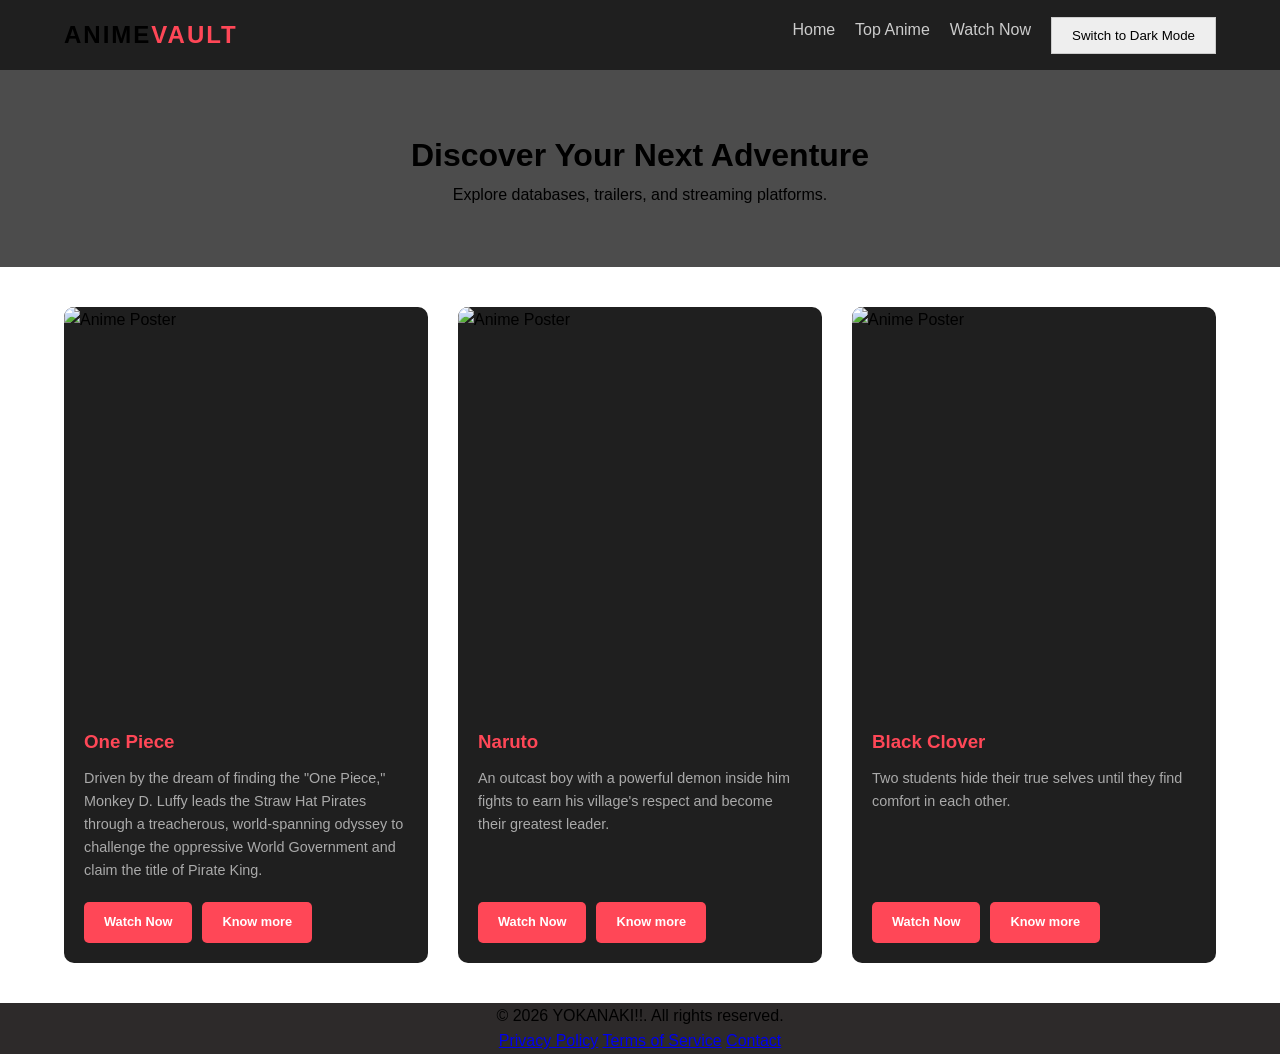
==== index.html @ 231081c6 "Add files via upload" ====
<!DOCTYPE html>
<html lang="en">
<head>
    <meta charset="UTF-8">
    <meta name="viewport" content="width=device-width, initial-scale=1.0">
    <title>AnimeVault | Explore Your Favorites</title>
    <link rel="stylesheet" href="animeweb.css">
</head>
<body>

    <nav class="navbar">
        <div class="logo">Anime<span>Vault</span></div>
        <ul class="nav-links">
            <li><a href="#">Home</a></li>
            <li><a href="https://myanimelist.net/topanime.php" target="_blank">Top Anime</a></li>
            <li><a href="https://www.hianime.do" target="_blank">Watch Now</a></li>
            <li><button id="theme-toggle">Switch to Dark Mode</button></li>
        </ul>
    </nav>

    <header class="hero">
        <h1>Discover Your Next Adventure</h1>
        <p>Explore databases, trailers, and streaming platforms.</p>
    </header>

    <section class="container">
        <div class="anime-grid">
            
            <div class="card">
               <img src="poster/onepiece1.jpg" alt="Anime Poster">
                <div class="card-content">
                    <h3>One Piece</h3>
                    <p>Driven by the dream of finding the "One Piece," Monkey D. Luffy leads the Straw Hat Pirates through a treacherous, world-spanning odyssey to challenge the oppressive World Government and claim the title of Pirate King.</p>
                   <div class="btn-i" ><a href="https://hianime.do/watch/one-piece-100?ep=2142" target="_blank" class="btn">Watch Now</a>
                    <a href="http://127.0.0.1:5500/project2/onepiece.html" target="_blank" class="btn">Know more</a>
                    </div> 
                </div>
            </div>

            <div class="card">
                <img src="poster\naruto.jpg" alt="Anime Poster">
                <div class="card-content">
                    <h3>Naruto</h3>
                    <p>An outcast boy with a powerful demon inside him fights to earn his village's respect and become their greatest leader.</p>
                   <div class="btn-i" ><a href="https://hianime.do/watch/naruto-677?ep=12352" target="_blank" class="btn">Watch Now</a>
                    <a href="http://127.0.0.1:5500/project2/naruto.html" target="_blank" class="btn">Know more</a>
                    </div>
                </div>
            </div>

            <div class="card">
                <img src="poster/blackClover3.png" alt="Anime Poster">
                <div class="card-content">
                    <h3>Black Clover</h3>
                    <p>Two students hide their true selves until they find comfort in each other.</p>
                   <div class="btn-i" ><a href="https://hianime.do/watch/black-clover-2404?ep=27377" target="_blank" class="btn">Watch Now</a>
                    <a href="http://127.0.0.1:5500/project2/blackclover.html" target="_blank" class="btn">Know more</a>
                    </div>
                </div>
            </div>

        </div>
    </section>
    <footer class="footer">
  <div class="footer-content">
    <p>&copy; 2026 YOKANAKI!!. All rights reserved.</p>
    <div class="footer-links">
      <a href="#">Privacy Policy</a>
      <a href="#">Terms of Service</a>
      <a href="#">Contact</a>
    </div>
  </div>
</footer>

<script>
    class ThemeManager {
  constructor(buttonId) {
    this.button = document.getElementById(buttonId);
    this.isDark = false; // Initial state

    // Bind the click event
    this.button.addEventListener('click', () => this.toggleTheme());
  }

  toggleTheme() {
    // 1. Flip the state
    this.isDark = !this.isDark;

    // 2. Toggle the class on the body
    document.body.classList.toggle('dark-theme');

    // 3. Update the button text
    this.updateUI();
  }

  updateUI() {
    this.button.textContent = this.isDark 
      ? "Switch to Light Mode" 
      : "Switch to Dark Mode";
  }
}

// Initialize the class when the script loads
const myTheme = new ThemeManager('theme-toggle');
</script>
</body>

</html>
---- animeweb.css ----
/* General Reset */
* {
    margin: 0;
    padding: 0;
    box-sizing: border-box;
    font-family: 'Segoe UI', Tahoma, Geneva, Verdana, sans-serif;
}

body {
    background-color: #121212;
    color: #ffffff;
    line-height: 1.6;
}

/* Navbar Styling */
.navbar {
    display: flex;
    justify-content: space-between;
    align-items: center;
    padding: 1rem 5%;
    background-color: #1f1f1f;
    position: sticky;
    top: 0;
    z-index: 1000;
}

.logo {
    font-size: 1.5rem;
    font-weight: bold;
    text-transform: uppercase;
    letter-spacing: 2px;
}

.logo span {
    color: #ff4757;
}

.nav-links {
    display: flex;
    list-style: none;
}

.nav-links li {
    margin-left: 20px;
}

.nav-links a {
    text-decoration: none;
    color: #ccc;
    transition: 0.3s;
}

.nav-links a:hover {
    color: aqua;
}

/* Hero Section */
.hero {
    text-align: center;
    padding: 60px 20px;
    background: linear-gradient(rgba(0,0,0,0.7), rgba(0,0,0,0.7)), url('https://via.placeholder.com/1200x400');
    background-size: cover;
}

/* Anime Grid */
.container {
    padding: 40px 5%;
}

.anime-grid {
    display: grid;
    grid-template-columns: repeat(auto-fit, minmax(250px, 1fr));
    gap: 30px;
}

/* Card Styling */
.card {
    background: #1f1f1f;
    border-radius: 10px;
    overflow: hidden;
    transition: transform 0.3s ease;
    display: flex;
    flex-direction: column;
}

.card:hover {
    transform: translateY(-10px) ;
}

.card img {
    width: 100%;
    height: 400px;
    object-fit: cover;
}

.card-content {
    padding: 20px;
    flex-grow: 1; 
    display: flex;
    flex-direction: column;

}

.card-content h3 {
    margin-bottom: 10px;
    color: #ff4757;
}

.card-content p {
    font-size: 0.9rem;
    color: #aaa;
    margin-bottom: 20px;
    flex-grow: 1;
}

/* Buttons */
.btn {
    align-self: flex-start;
    display: inline-block;
    padding: 10px 20px;
    background-color: #ff4757;
    color: white;
    text-decoration: none;
    border-radius: 5px;
    font-size: 0.8rem;
    font-weight: bold;
    

}

.btn-i{
    display: flex;
    flex-direction: row;
    gap: 10px;
    
}
.btn:hover {
    background-color: #e84118;
}
.footer{
    background-color: rgb(45, 42, 42);
    text-align: center;
}

:root {
  --bg-color: #ffffff;
  --text-color: #000000;
  --btn-bg: #eeeeee;
}

/* The "Dark Mode" overrides */
body.dark-theme {
  --bg-color: #1a1a1a;
  --text-color: #f0f0f0;
  --btn-bg: #333333;
}

body {
  background-color: var(--bg-color);
  color: var(--text-color);
  transition: background-color 0.3s ease; /* Smooth fade effect */
}

button {
  background-color: var(--btn-bg);
  color: var(--text-color);
  padding: 10px 20px;
  cursor: pointer;
  border: 1px solid #ccc;
}
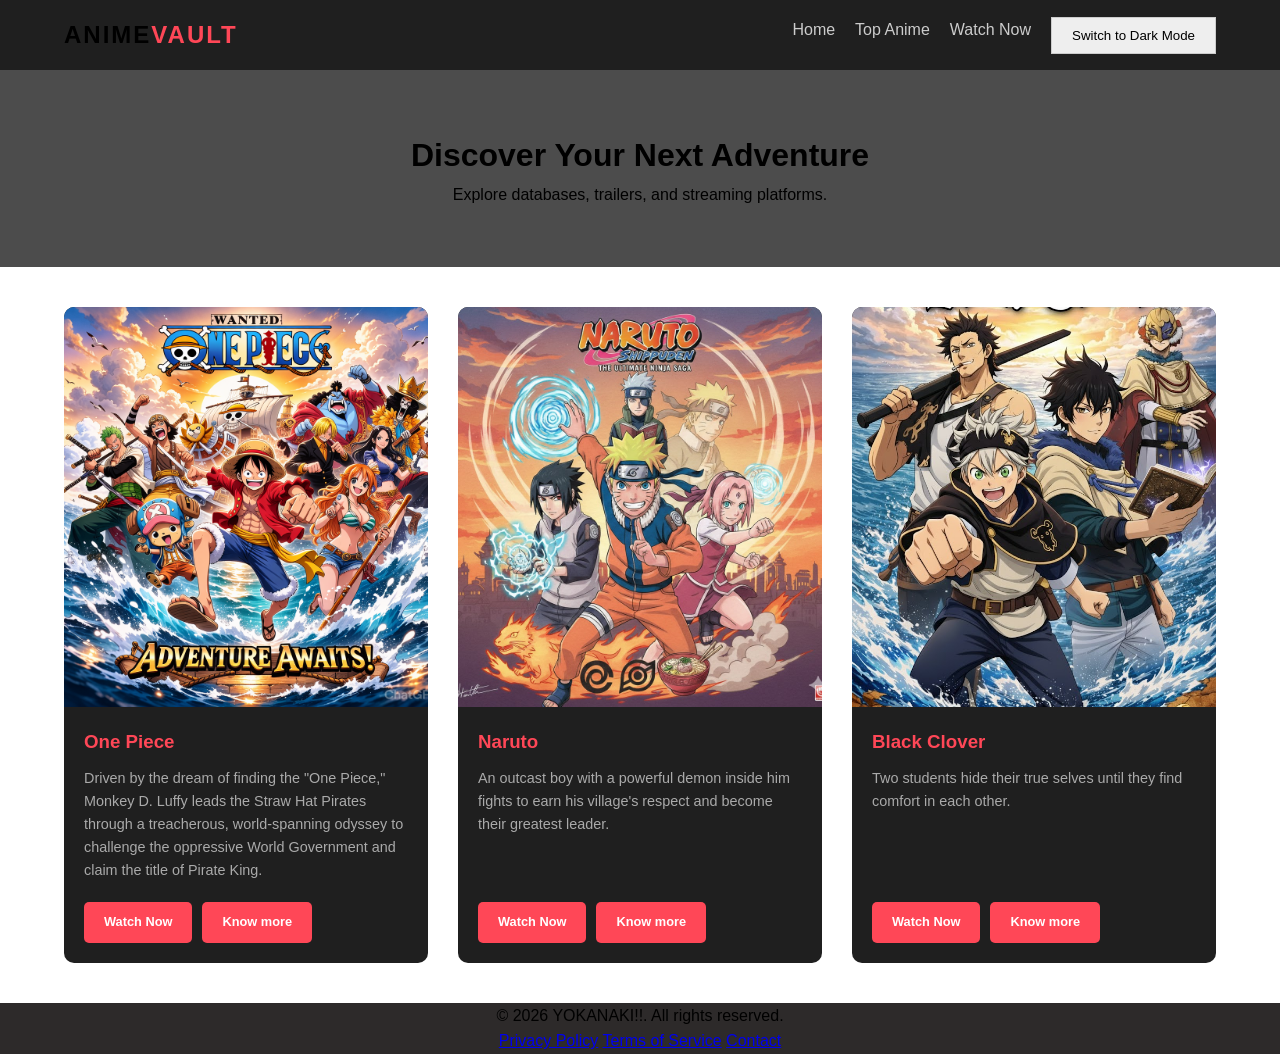
==== commit 64aec1c4: "Update index.html" ====
--- a/index.html
+++ b/index.html
@@ -27,7 +27,7 @@
         <div class="anime-grid">
             
             <div class="card">
-               <img src="poster/onepiece1.jpg" alt="Anime Poster">
+               <img src="onepiece1.jpg" alt="Anime Poster">
                 <div class="card-content">
                     <h3>One Piece</h3>
                     <p>Driven by the dream of finding the "One Piece," Monkey D. Luffy leads the Straw Hat Pirates through a treacherous, world-spanning odyssey to challenge the oppressive World Government and claim the title of Pirate King.</p>
@@ -38,7 +38,7 @@
             </div>
 
             <div class="card">
-                <img src="poster\naruto.jpg" alt="Anime Poster">
+                <img src="naruto.jpg" alt="Anime Poster">
                 <div class="card-content">
                     <h3>Naruto</h3>
                     <p>An outcast boy with a powerful demon inside him fights to earn his village's respect and become their greatest leader.</p>
@@ -49,7 +49,7 @@
             </div>
 
             <div class="card">
-                <img src="poster/blackClover3.png" alt="Anime Poster">
+                <img src="blackClover3.png" alt="Anime Poster">
                 <div class="card-content">
                     <h3>Black Clover</h3>
                     <p>Two students hide their true selves until they find comfort in each other.</p>
@@ -105,4 +105,5 @@
 </script>
 </body>
 
-</html>+
+</html>
